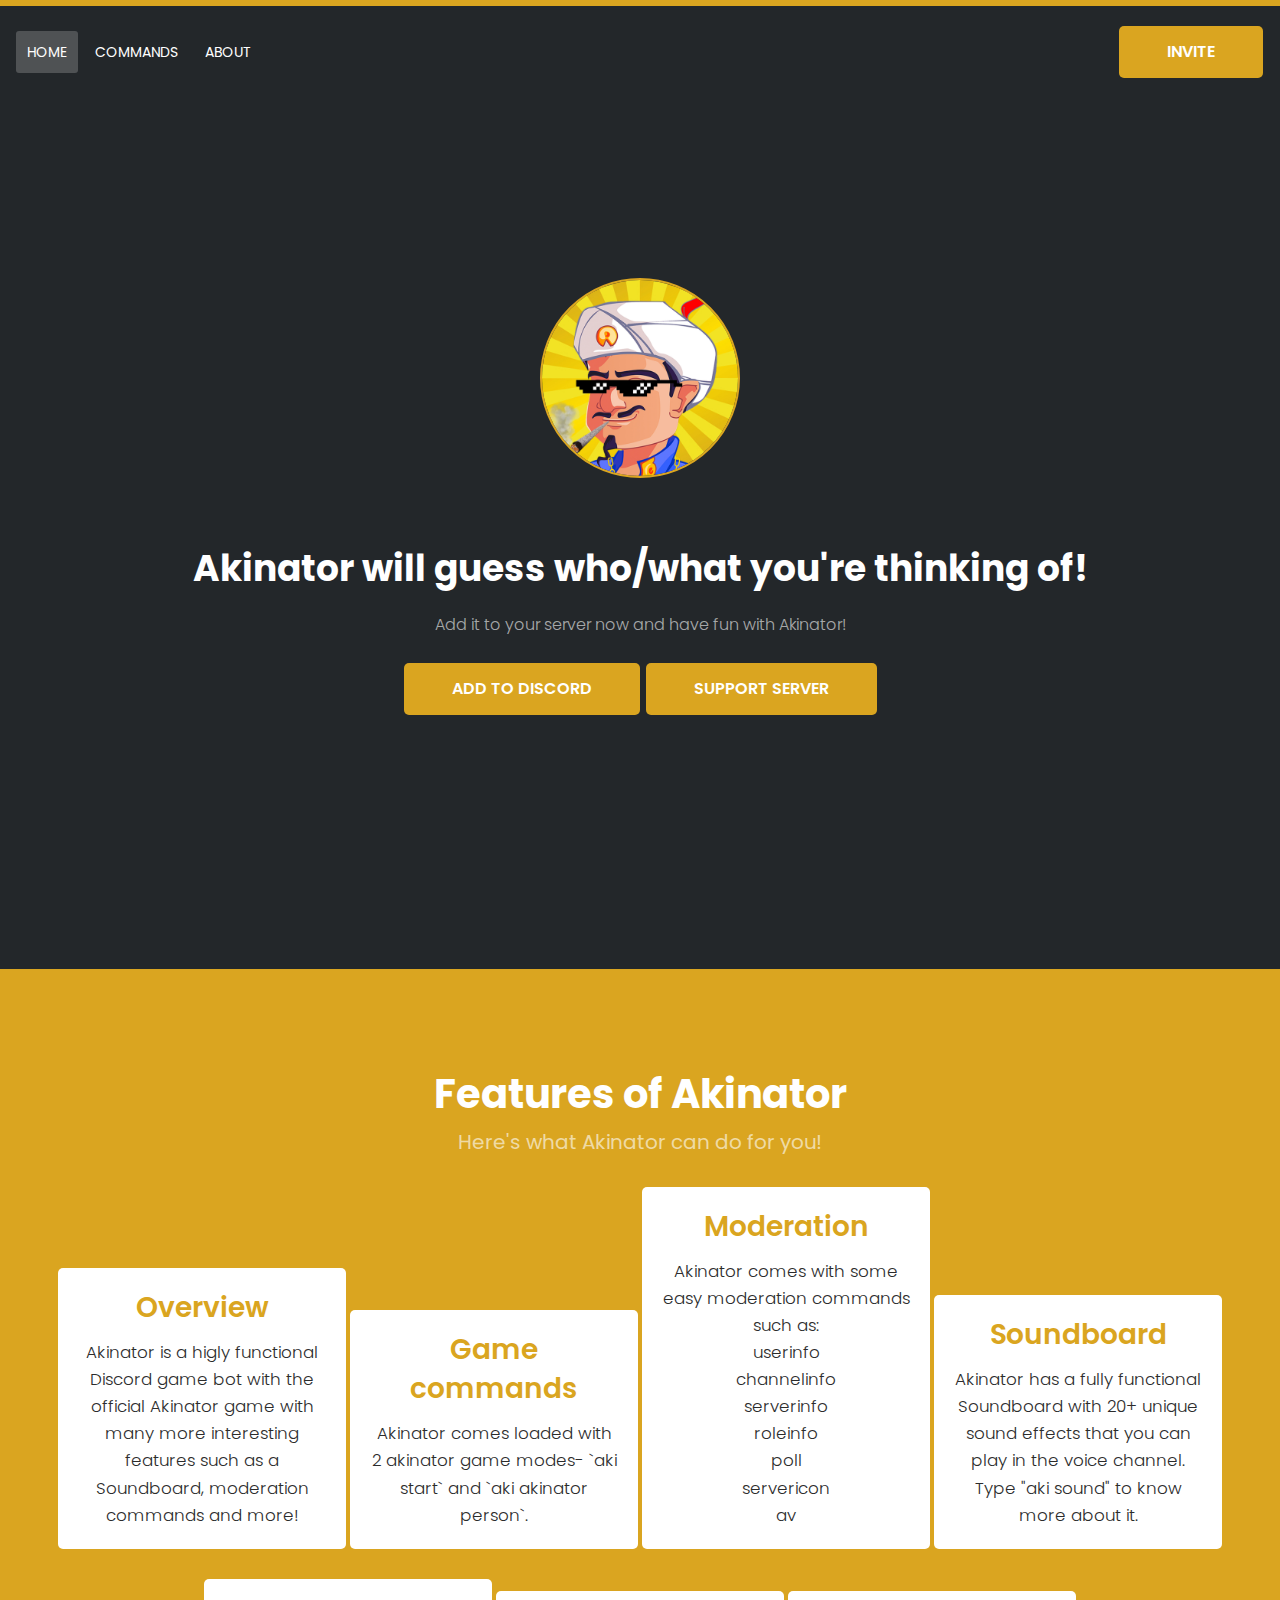
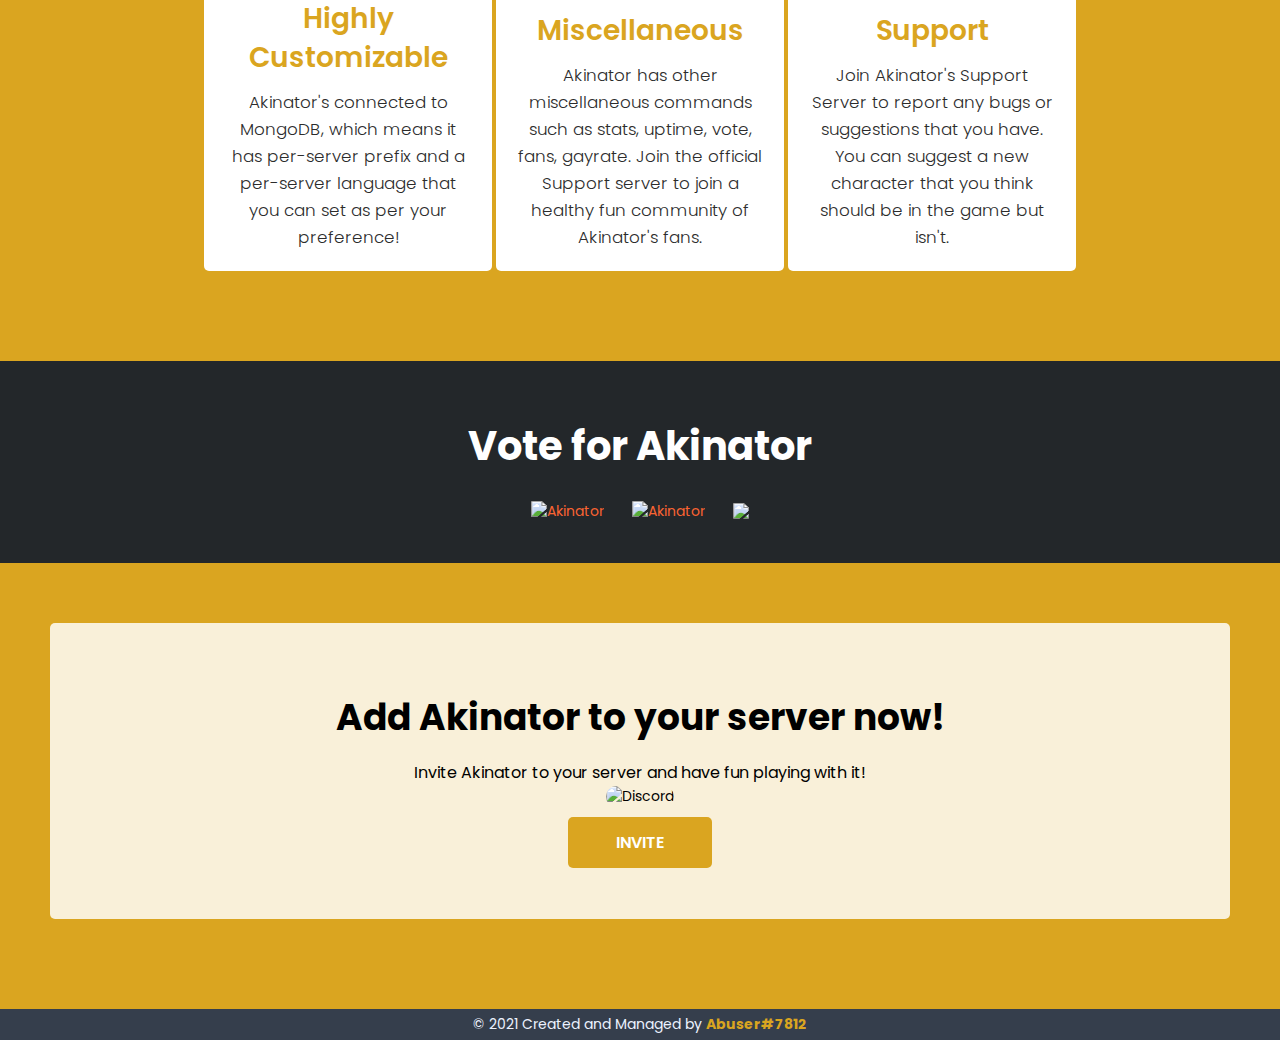
==== index.html @ 8b0b9355 "Update index.html" ====
<!DOCTYPE html>
<html lang="en">
<head>
    <meta charset="UTF-8">
    <script async src="https://arc.io/widget.min.js#ngqGn8RA"></script>
    <meta name="viewport" content="width=device-width, initial-scale=1, shrink-to-fit=no">
    <link rel="stylesheet" href="css/bootstrap.min.css">
    <link rel="stylesheet" href="css/main.css">
    <link rel="stylesheet" href="css/now-ui-kit.css">
    <link href="https://fonts.googleapis.com/css?family=Poppins:300,400,600,700,800&display=swap" rel="stylesheet">
    <title>Akinator</title>
    <meta name="theme-color" content="#FFD700">
    <meta name="author" content="Abuser">
    <link rel="shortcut icon" type="image/jpg" class="main-logo" href="circle-cropped.png" sizes="180x180"/>
    <meta name="description" content="Think about a real or fictional character. I will try to guess who it is!">
</head>
<body>
<nav class="navbar navbar-expand-lg bg-transparent">
    <button class="navbar-toggler" type="button" data-toggle="collapse" data-target="#navbarSupportedContent" aria-controls="navbarSupportedContent" aria-expanded="false" aria-label="Toggle navigation">
        <span class="navbar-toggler-icon"></span>
    </button>

    <div class="collapse navbar-collapse" id="navbarSupportedContent">
        <ul class="navbar-nav mr-auto">
            <li class="nav-item active">
                <a class="nav-link" href="index.html">Home</a>
            </li>
            <li class="nav-item">
                <a class="nav-link" href="commands1.html">Commands</a>
            </li>
            <li class="nav-item">
                <a class="nav-link" href="https://instagram.com/stfuabuzar" target="_blank">About</a>
            </li>
            
            
            
        </ul>
        <a class="btn btn-primary btn-lg" href="https://discord.com/api/oauth2/authorize?client_id=804789290139385887&permissions=2050780656&scope=bot%20applications.commands" role="button" target="_blank">Invite</a>
        
    </div>
</nav>
<div class="heading text-center">
</nav><p style="text-align:center;"><img src="botLogo.png" alt="Logo" height="200" width="200" class="main-logo"></p>
    <h1 class="display-5 title">Akinator will guess who/what you're thinking of!</h1>
    <p class="subtitle">Add it to your server now and have fun with Akinator!</p>
    <a class="btn btn-primary btn-lg" href="https://discord.com/api/oauth2/authorize?client_id=804789290139385887&permissions=2050780656&scope=bot%20applications.commands" role="button" target="_blank">Add to Discord</a>
    <a class="btn btn-secondary btn-lg" href="https://discord.gg/YpVQNV8ckH" role="button" target="_blank">Support Server</a>
    <br /><br /><br /><br /><br />
</div>
<div class="features">
    <div class="title">Features of Akinator</div>
    <div class="subtitle">Here's what Akinator can do for you!</div>
    <div class="cards">
        <div class="card" style="width: 18rem;">
        <div class="card-body">
            <h5 class="card-title">Overview</h5>
            <p class="card-text">Akinator is a higly functional Discord game bot with the official Akinator game with many more interesting features such as a Soundboard, moderation commands and more!</p>
        </div>
    </div>
        <div class="card" style="width: 18rem;">
            <div class="card-body">
                <h5 class="card-title">Game commands</h5>
                <p class="card-text">Akinator comes loaded with 2 akinator game modes- `aki start` and `aki akinator person`.</p>
            </div>
        </div>
        <div class="card" style="width: 18rem;">
            <div class="card-body">
                <h5 class="card-title">Moderation</h5>
                <p class="card-text">Akinator comes with some easy moderation commands such as:<br>userinfo<br>channelinfo<br>serverinfo<br>roleinfo<br>poll<br>servericon<br>av<br></p>
            </div>
        </div>
        <div class="card" style="width: 18rem;">
            <div class="card-body">
                <h5 class="card-title">Soundboard</h5>
                <p class="card-text">Akinator has a fully functional Soundboard with 20+ unique sound effects that you can play in the voice channel. Type "aki sound" to know more about it.</p>
            </div>
        </div>
        <div class="card" style="width: 18rem;">
            <div class="card-body">
                <h5 class="card-title">Highly Customizable</h5>
                <p class="card-text">Akinator's connected to MongoDB, which means it has per-server prefix and a per-server language that you can set as per your preference!</p>
            </div>
        </div>
        <div class="card" style="width: 18rem;">
            <div class="card-body">
                <h5 class="card-title">Miscellaneous</h5>
                <p class="card-text">Akinator has other miscellaneous commands such as stats, uptime, vote, fans, gayrate. Join the official Support server to join a healthy fun community of Akinator's fans.</p>
            </div>
        </div>
        <div class="card" style="width: 18rem;">
            <div class="card-body">
                <h5 class="card-title">Support</h5>
                <p class="card-text">Join Akinator's Support Server to report any bugs or suggestions that you have. You can suggest a new character that you think should be in the game but isn't.</p>
            </div>
        </div>
    </div>
</div>
<div class="statistics">
    <div class="cards-tt">


        </div class="topgg">
        <h5 class="title">Vote for Akinator</h5>
       <br> <a href="https://top.gg/bot/804789290139385887">
            <img src="https://top.gg/api/widget/804789290139385887.svg" alt="Akinator"  />&nbsp;&nbsp;&nbsp;&nbsp;&nbsp;&nbsp;
            <a href="https://discord.boats/bot/804789290139385887">
                <img src="https://discord.boats/api/widget/804789290139385887" alt="Akinator" />&nbsp;&nbsp;&nbsp;&nbsp;&nbsp;&nbsp;

                <a href="https://discordlist.space/bot/804789290139385887"><img src="https://api.discordlist.space/v2/bots/804789290139385887/widget?background=7289DA&radius=10"><br><br>
                
            </a>
    </div>
</div>
<div class="start">
    <div class="card">
        <div class="card-body">
            <div class="title">Add Akinator to your server now!</div>
            <div class="subtitle">Invite Akinator to your server and have fun playing with it!</div>
            <img src="https://discord.com/api/guilds/808626473610379265/widget.png?style=banner2" href="https://discord.gg/Z7vWZ2FKHp" alt="Discord" style="border-radius: 15px;">
            <br />
            <a class="btn btn-primary btn-lg" href="https://discord.com/api/oauth2/authorize?client_id=804789290139385887&permissions=2050780656&scope=bot%20applications.commands" role="button" target="_blank">Invite</a>
        </div><br />
    </div>
</div>
<div class="footer">
    © 2021 Created and Managed by <a href="https://linktr.ee/stfuabuzar" target="_blank"> Abuser#7812</a>
</div>
<script src="https://code.jquery.com/jquery-3.3.1.slim.min.js" integrity="sha384-q8i/X+965DzO0rT7abK41JStQIAqVgRVzpbzo5smXKp4YfRvH+8abtTE1Pi6jizo" crossorigin="anonymous"></script>
<script src="https://cdnjs.cloudflare.com/ajax/libs/popper.js/1.14.7/umd/popper.min.js" integrity="sha384-UO2eT0CpHqdSJQ6hJty5KVphtPhzWj9WO1clHTMGa3JDZwrnQq4sF86dIHNDz0W1" crossorigin="anonymous"></script>
<script src="https://stackpath.bootstrapcdn.com/bootstrap/4.3.1/js/bootstrap.min.js" integrity="sha384-JjSmVgyd0p3pXB1rRibZUAYoIIy6OrQ6VrjIEaFf/nJGzIxFDsf4x0xIM+B07jRM" crossorigin="anonymous"></script>
<script src="js/now-ui-kit.min.js"></script>
</body>
</html>
---- css/main.css ----
body {
    font-family: 'Poppins', sans-serif !important;
    background-color: #23272A;
    color: #fff;
    margin: 0;
    padding: 0;
    -webkit-font-smoothing: antialiased;
    -moz-osx-font-smoothing: grayscale;
    text-rendering: optimizeLegibility;
    border-top: 6px goldenrod solid !important;
    font-size: 16px;
}

.nav-link {
     font-size: 14px !important;
 }

.navbar {
    box-shadow: none !important
}

.navbar-brand {
    font-size: 25px !important
}

.navbar-toggler-icon {
    color: #fff !important
}

.btn {
    border-radius: 5px !important;
    font-size: 16px !important;
    font-weight: 600 !important;
    text-transform: uppercase !important;
}

.btn-primary {
    background-color: goldenrod !important
}
.btn-secondary {
    background-color: goldenrod !important
}
.heading {
    padding: 160px 50px !important;
    color: #fff !important;
    background-image: url("https://svgshare.com/i/U1U.svg") !important;
    background-position: bottom !important;
    background-size: 200% !important;
    background-repeat: no-repeat !important;
}

.main-logo {
    border-radius: 50% !important;
  border: 2.5px solid goldenrod;
  animation: float 4s ease-in-out infinite;
}

@keyframes float {
0% {
  box-shadow: 0 5px 15px 0px rgba(0, 0, 0, 0.6);
  -webkit-transform: translatey(0px);
          transform: translatey(0px);
}
50% {
  box-shadow: 0 25px 15px 0px rgba(0, 0, 0, 0.2);
  -webkit-transform: translatey(-30px);
          transform: translatey(-30px);
}
100% {
  box-shadow: 0 5px 15px 0px rgba(0, 0, 0, 0.6);
  -webkit-transform: translatey(0px);
          transform: translatey(0px);
}
}

.title {
    line-height: 90px !important;
    margin-bottom: -2px !important;
    font-size: 36px !important
}

.subtitle {
    color: rgba(255, 255, 255, 0.61) !important;
    font-size: 16px !important;
}

.features {
    text-align: center !important;
    background: goldenrod !important;
    padding: 60px 50px !important
}
.features .title {
    font-size: 40px !important;
    color: #ffffff !important;
    line-height: 70px !important;
}

.features .subtitle {
    font-size: 20px !important;
    color: goldenrod;
}

.cards {
    margin-top: 30px !important;
}

.card {
    border-radius: 5px !important;
    box-shadow: none !important;
}

.card-title {
    font-size: 28px !important;
    font-weight: 600 !important;
    color: goldenrod !important;
}



.statistics {
    background-color: #23272A !important;
    text-align: center !important;
    padding: 20px 20px !important;
}

.statistics .title {
    font-size: 40px !important;
    color: #ffffff !important;
    line-height: 70px !important;
}

.statistics .subtitle {
    font-size: 20px !important;
    color: goldenrod;
}

.card.statistic {
    background: transparent !important;
    box-shadow: none !important;
    color: #f7f7f7 !important;
}

.start {
    text-align: center !important;
    background: goldenrod !important;
    padding: 60px 50px !important
}

.start .card {
    background: rgba(255, 255, 255, 0.83) !important;
    color: black !important;
}

.start .card .subtitle {
    color: black !important;
    font-size: 16px !important;
}

.footer {
    text-align: center !important;
    background: #353e4c !important;
    padding: 5px 6px !important;
    color: #ecf2ff;
    font-size: 14px !important
}

.footer a {
    color: goldenrod !important;
    text-decoration: none !important;
    font-weight: bold !important;
}
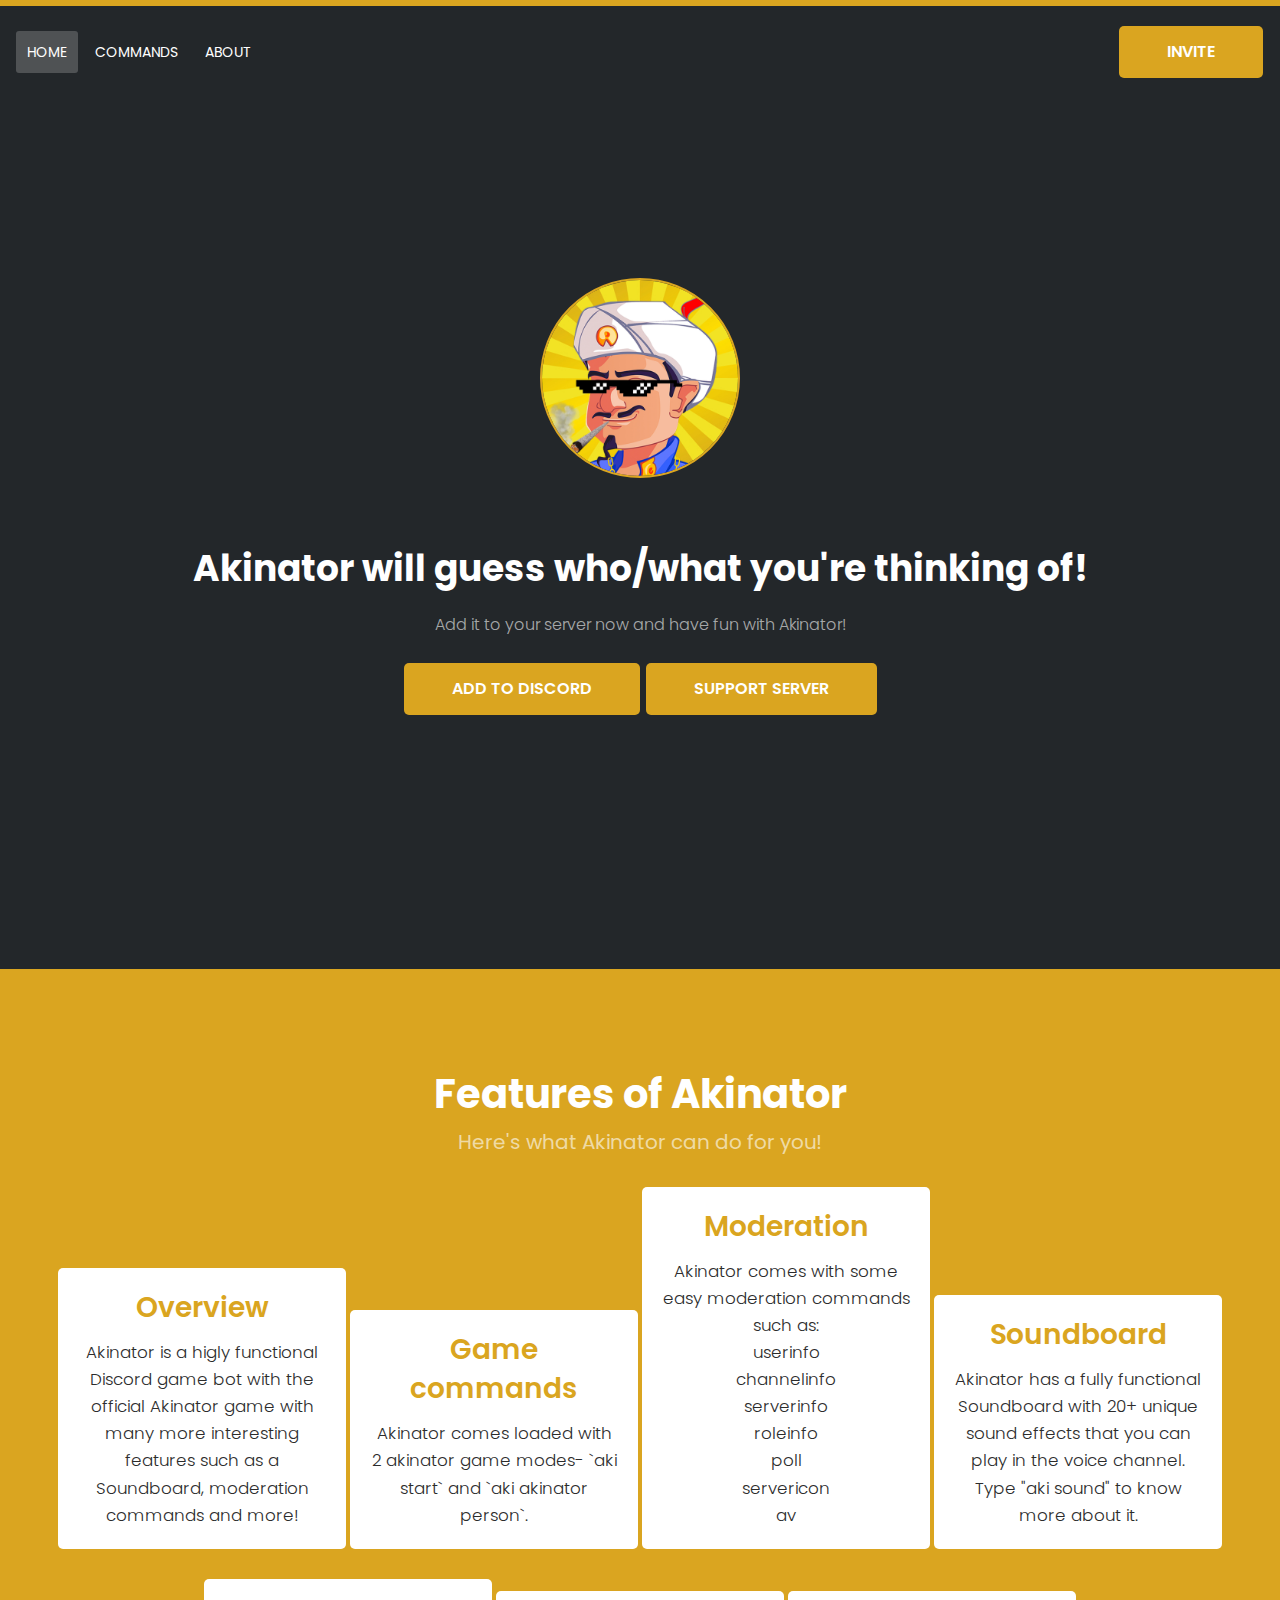
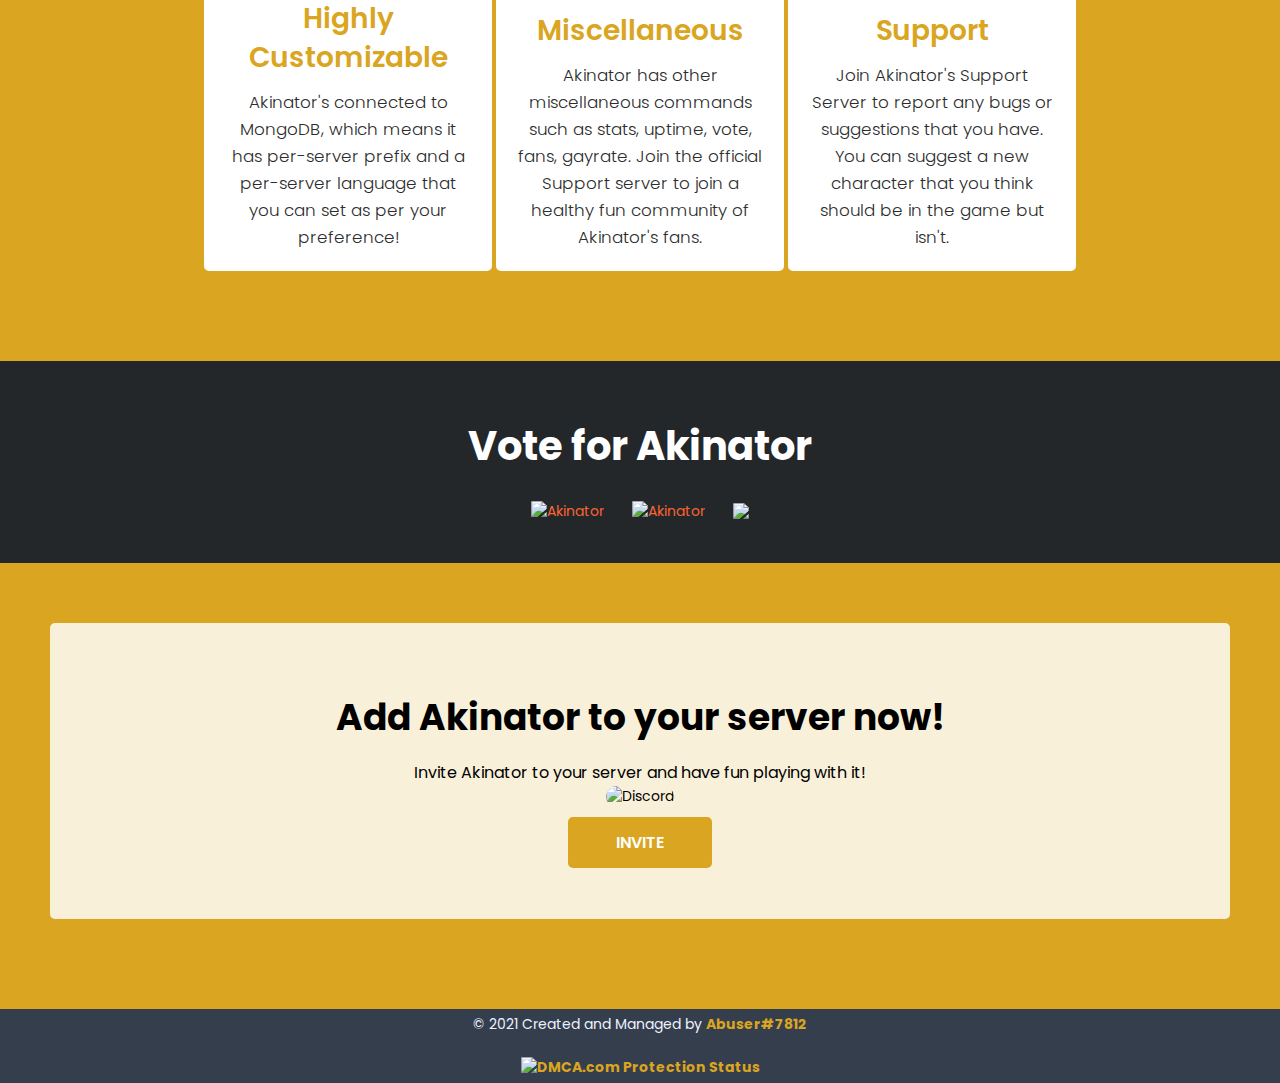
==== commit ad180fbb: "Update index.html" ====
--- a/index.html
+++ b/index.html
@@ -124,6 +124,7 @@
 </div>
 <div class="footer">
     © 2021 Created and Managed by <a href="https://linktr.ee/stfuabuzar" target="_blank"> Abuser#7812</a>
+     <br><br><a href="//www.dmca.com/Protection/Status.aspx?ID=43d49146-2a93-4176-bca7-50b07f7ed152" title="DMCA.com Protection Status" class="dmca-badge"> <img src ="https://images.dmca.com/Badges/dmca-badge-w200-5x1-10.png?ID=43d49146-2a93-4176-bca7-50b07f7ed152"  alt="DMCA.com Protection Status" /></a>  <script src="https://images.dmca.com/Badges/DMCABadgeHelper.min.js"> </script>
 </div>
 <script src="https://code.jquery.com/jquery-3.3.1.slim.min.js" integrity="sha384-q8i/X+965DzO0rT7abK41JStQIAqVgRVzpbzo5smXKp4YfRvH+8abtTE1Pi6jizo" crossorigin="anonymous"></script>
 <script src="https://cdnjs.cloudflare.com/ajax/libs/popper.js/1.14.7/umd/popper.min.js" integrity="sha384-UO2eT0CpHqdSJQ6hJty5KVphtPhzWj9WO1clHTMGa3JDZwrnQq4sF86dIHNDz0W1" crossorigin="anonymous"></script>
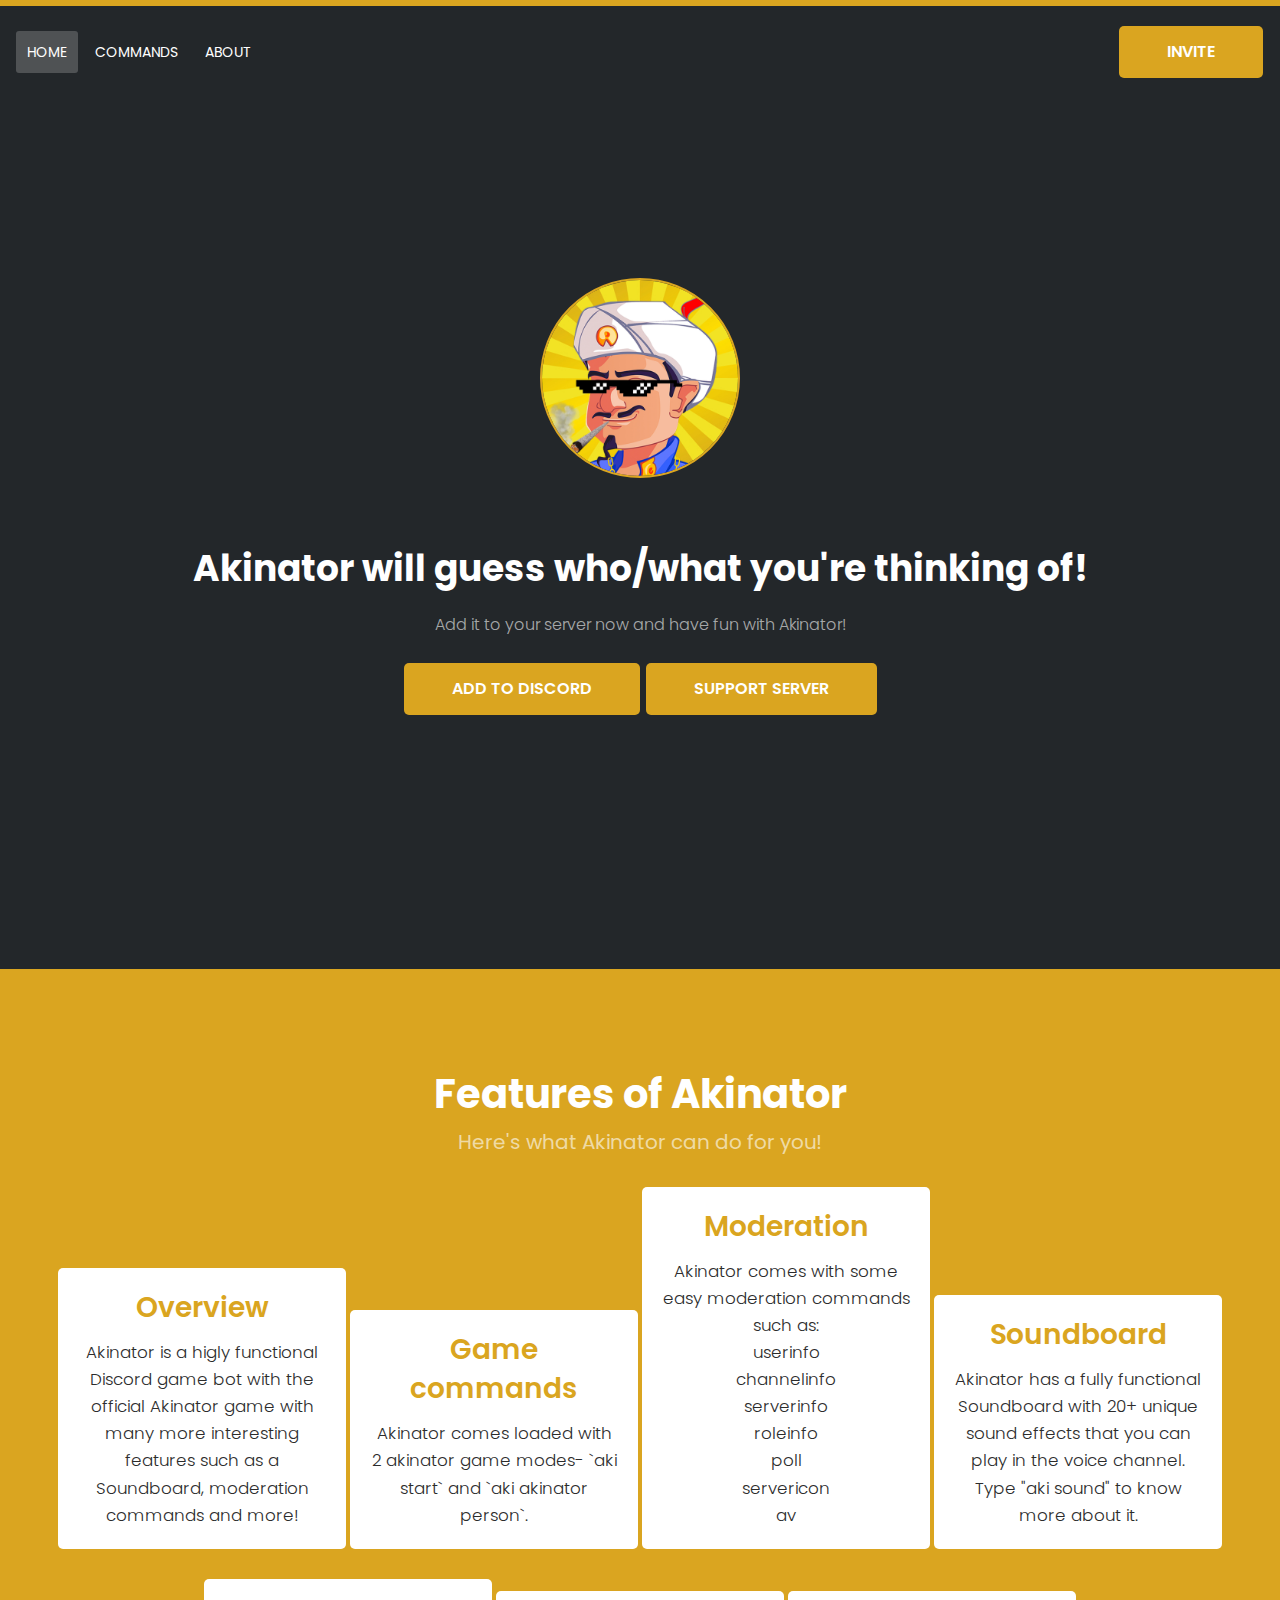
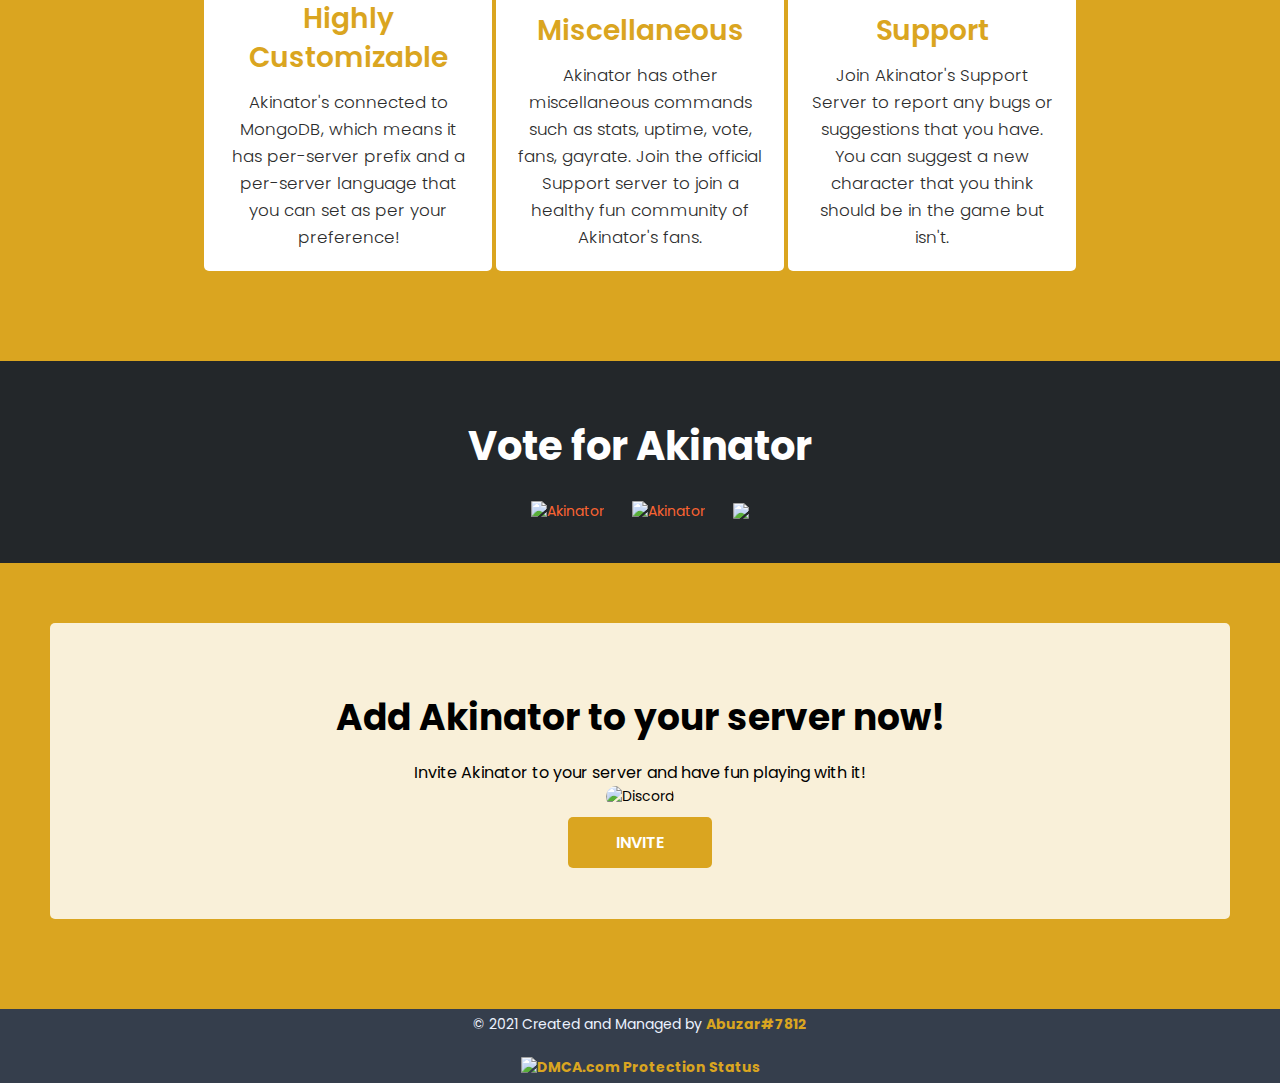
==== commit f4f4d9bc: "Update index.html" ====
--- a/index.html
+++ b/index.html
@@ -109,12 +109,21 @@
                 <a href="https://discordlist.space/bot/804789290139385887"><img src="https://api.discordlist.space/v2/bots/804789290139385887/widget?background=7289DA&radius=10"><br><br>
                 
             </a>
+
+            <script type='text/javascript' src='https://storage.ko-fi.com/cdn/widget/Widget_2.js'></script><script type='text/javascript'>kofiwidget2.init('Support Me on Ko-fi', '#e8d758', 'U6U75X7AN');kofiwidget2.draw();</script> 
     </div>
 </div>
 <div class="start">
     <div class="card">
         <div class="card-body">
             <div class="title">Add Akinator to your server now!</div>
+            
+
+          
+
+
+
+
             <div class="subtitle">Invite Akinator to your server and have fun playing with it!</div>
             <img src="https://discord.com/api/guilds/808626473610379265/widget.png?style=banner2" href="https://discord.gg/Z7vWZ2FKHp" alt="Discord" style="border-radius: 15px;">
             <br />
@@ -123,8 +132,8 @@
     </div>
 </div>
 <div class="footer">
-    © 2021 Created and Managed by <a href="https://linktr.ee/stfuabuzar" target="_blank"> Abuser#7812</a>
-     <br><br><a href="//www.dmca.com/Protection/Status.aspx?ID=43d49146-2a93-4176-bca7-50b07f7ed152" title="DMCA.com Protection Status" class="dmca-badge"> <img src ="https://images.dmca.com/Badges/dmca-badge-w200-5x1-10.png?ID=43d49146-2a93-4176-bca7-50b07f7ed152"  alt="DMCA.com Protection Status" /></a>  <script src="https://images.dmca.com/Badges/DMCABadgeHelper.min.js"> </script>
+    © 2021 Created and Managed by <a href="https://instagram.com/stfuabuzar" target="_blank"> Abuzar#7812</a>
+    <br><br><a href="//www.dmca.com/Protection/Status.aspx?ID=43d49146-2a93-4176-bca7-50b07f7ed152" title="DMCA.com Protection Status" class="dmca-badge"> <img src ="https://images.dmca.com/Badges/dmca-badge-w200-5x1-10.png?ID=43d49146-2a93-4176-bca7-50b07f7ed152"  alt="DMCA.com Protection Status" /></a>  <script src="https://images.dmca.com/Badges/DMCABadgeHelper.min.js"> </script>
 </div>
 <script src="https://code.jquery.com/jquery-3.3.1.slim.min.js" integrity="sha384-q8i/X+965DzO0rT7abK41JStQIAqVgRVzpbzo5smXKp4YfRvH+8abtTE1Pi6jizo" crossorigin="anonymous"></script>
 <script src="https://cdnjs.cloudflare.com/ajax/libs/popper.js/1.14.7/umd/popper.min.js" integrity="sha384-UO2eT0CpHqdSJQ6hJty5KVphtPhzWj9WO1clHTMGa3JDZwrnQq4sF86dIHNDz0W1" crossorigin="anonymous"></script>
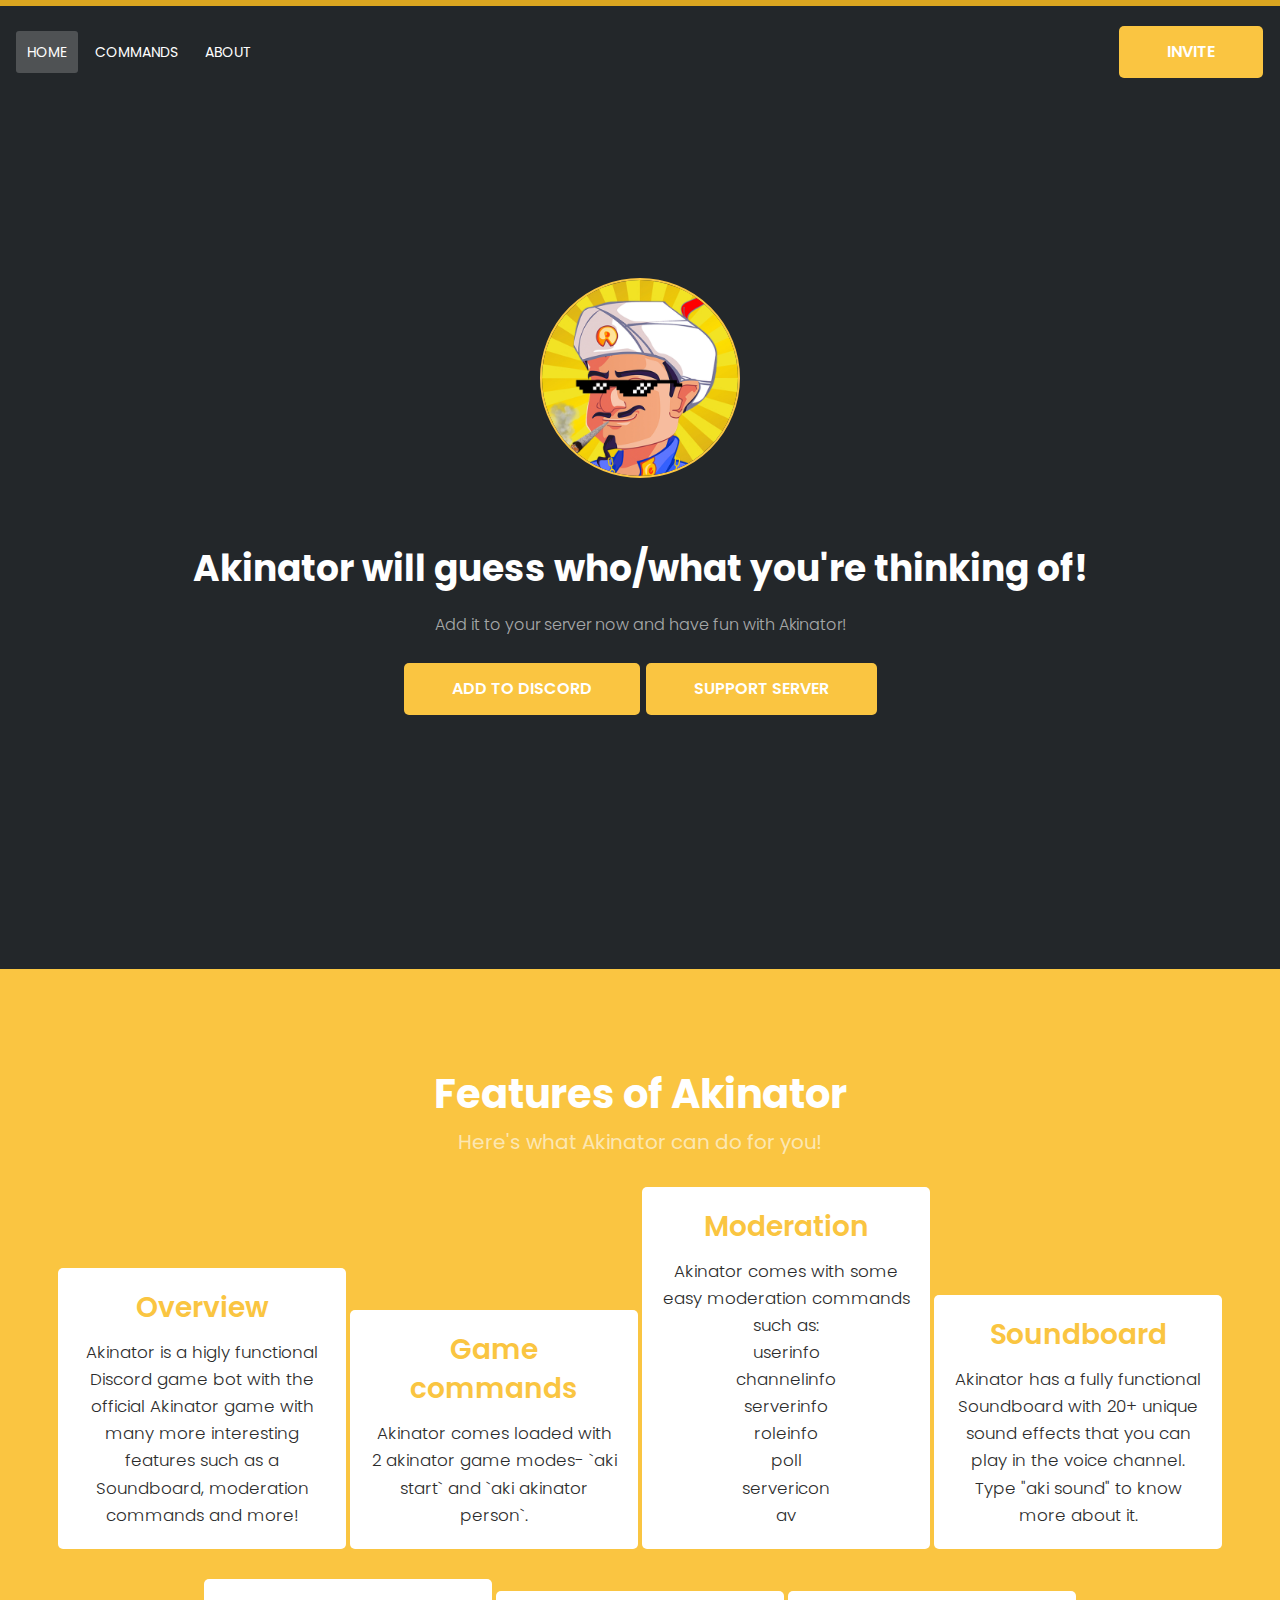
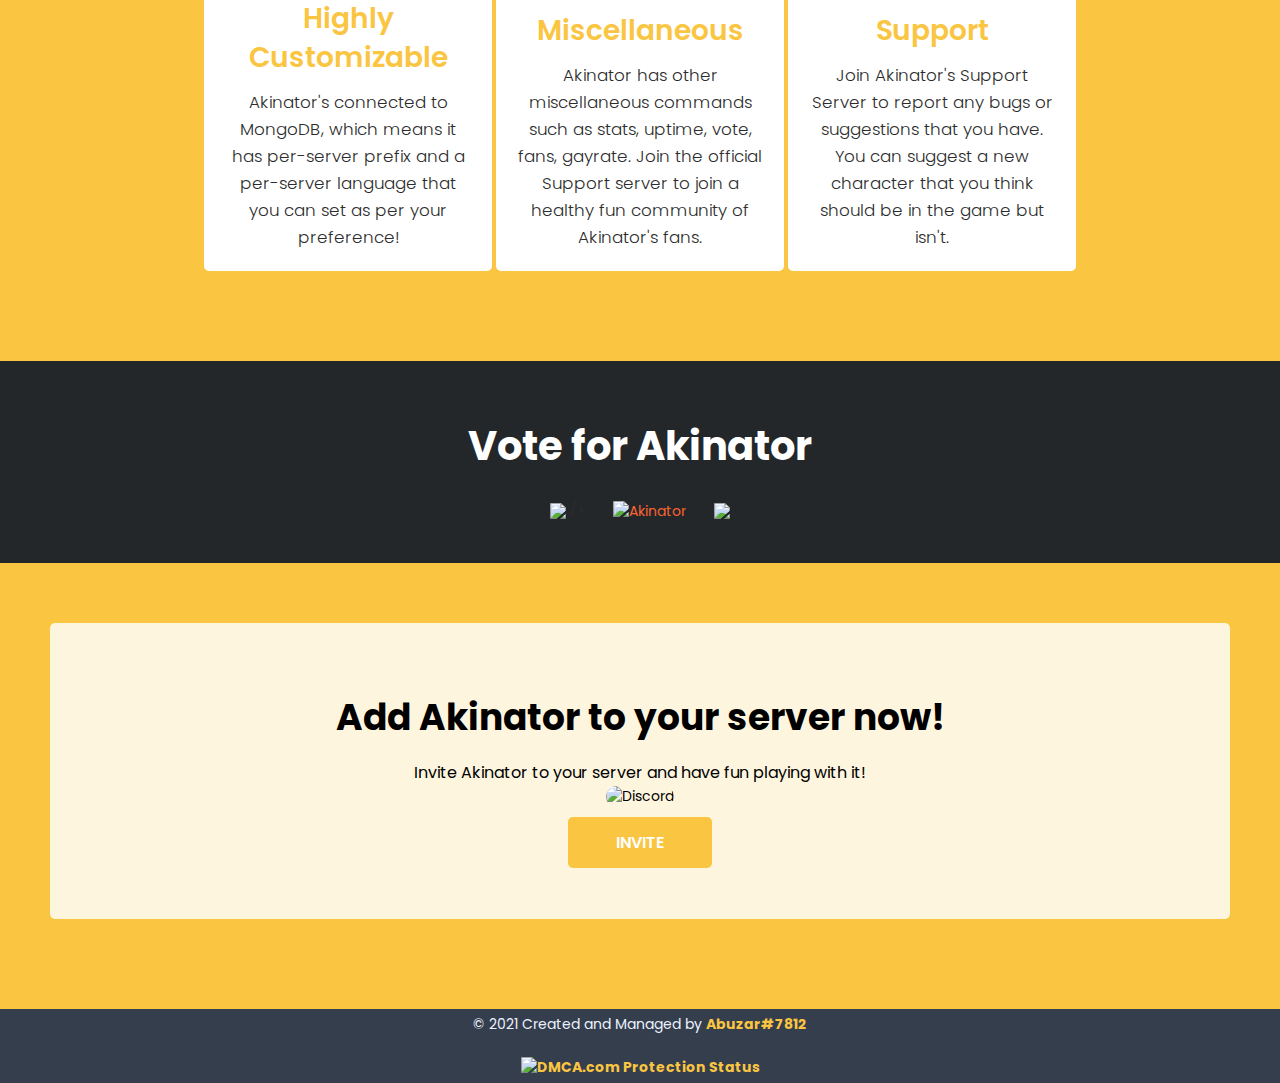
==== commit bcbc40bf: "Add files via upload" ====
--- a/index.html
+++ b/index.html
@@ -102,7 +102,8 @@
         </div class="topgg">
         <h5 class="title">Vote for Akinator</h5>
        <br> <a href="https://top.gg/bot/804789290139385887">
-            <img src="https://top.gg/api/widget/804789290139385887.svg" alt="Akinator"  />&nbsp;&nbsp;&nbsp;&nbsp;&nbsp;&nbsp;
+        <img src="https://top.gg/api/widget/804789290139385887.svg">
+      </a>  />&nbsp;&nbsp;&nbsp;&nbsp;&nbsp;&nbsp;
             <a href="https://discord.boats/bot/804789290139385887">
                 <img src="https://discord.boats/api/widget/804789290139385887" alt="Akinator" />&nbsp;&nbsp;&nbsp;&nbsp;&nbsp;&nbsp;
 
--- a/css/main.css
+++ b/css/main.css
@@ -24,7 +24,7 @@
 }
 
 .navbar-toggler-icon {
-    color: #fff !important
+    color: rgb(0, 0, 0) !important
 }
 
 .btn {
@@ -35,15 +35,15 @@
 }
 
 .btn-primary {
-    background-color: goldenrod !important
+    background-color: rgb(250, 197, 65) !important
 }
 .btn-secondary {
-    background-color: goldenrod !important
+    background-color: rgb(250, 197, 65) !important
 }
 .heading {
     padding: 160px 50px !important;
-    color: #fff !important;
-    background-image: url("https://svgshare.com/i/U1U.svg") !important;
+    color:  #fff !important;
+    background-image: url("https://svgshare.com/i/e3D.svg") !important;
     background-position: bottom !important;
     background-size: 200% !important;
     background-repeat: no-repeat !important;
@@ -51,7 +51,7 @@
 
 .main-logo {
     border-radius: 50% !important;
-  border: 2.5px solid goldenrod;
+  border: 2.5px solid rgb(250, 197, 65);
   animation: float 4s ease-in-out infinite;
 }
 
@@ -86,7 +86,7 @@
 
 .features {
     text-align: center !important;
-    background: goldenrod !important;
+    background: rgb(250, 197, 65) !important;
     padding: 60px 50px !important
 }
 .features .title {
@@ -97,7 +97,7 @@
 
 .features .subtitle {
     font-size: 20px !important;
-    color: goldenrod;
+    color: rgb(250, 197, 65);
 }
 
 .cards {
@@ -112,7 +112,7 @@
 .card-title {
     font-size: 28px !important;
     font-weight: 600 !important;
-    color: goldenrod !important;
+    color: rgb(250, 197, 65) !important;
 }
 
 
@@ -137,12 +137,12 @@
 .card.statistic {
     background: transparent !important;
     box-shadow: none !important;
-    color: #f7f7f7 !important;
+    color: #ffffff !important;
 }
 
 .start {
     text-align: center !important;
-    background: goldenrod !important;
+    background: rgb(250, 197, 65) !important;
     padding: 60px 50px !important
 }
 
@@ -165,7 +165,7 @@
 }
 
 .footer a {
-    color: goldenrod !important;
+    color: rgb(250, 197, 65) !important;
     text-decoration: none !important;
     font-weight: bold !important;
 }
